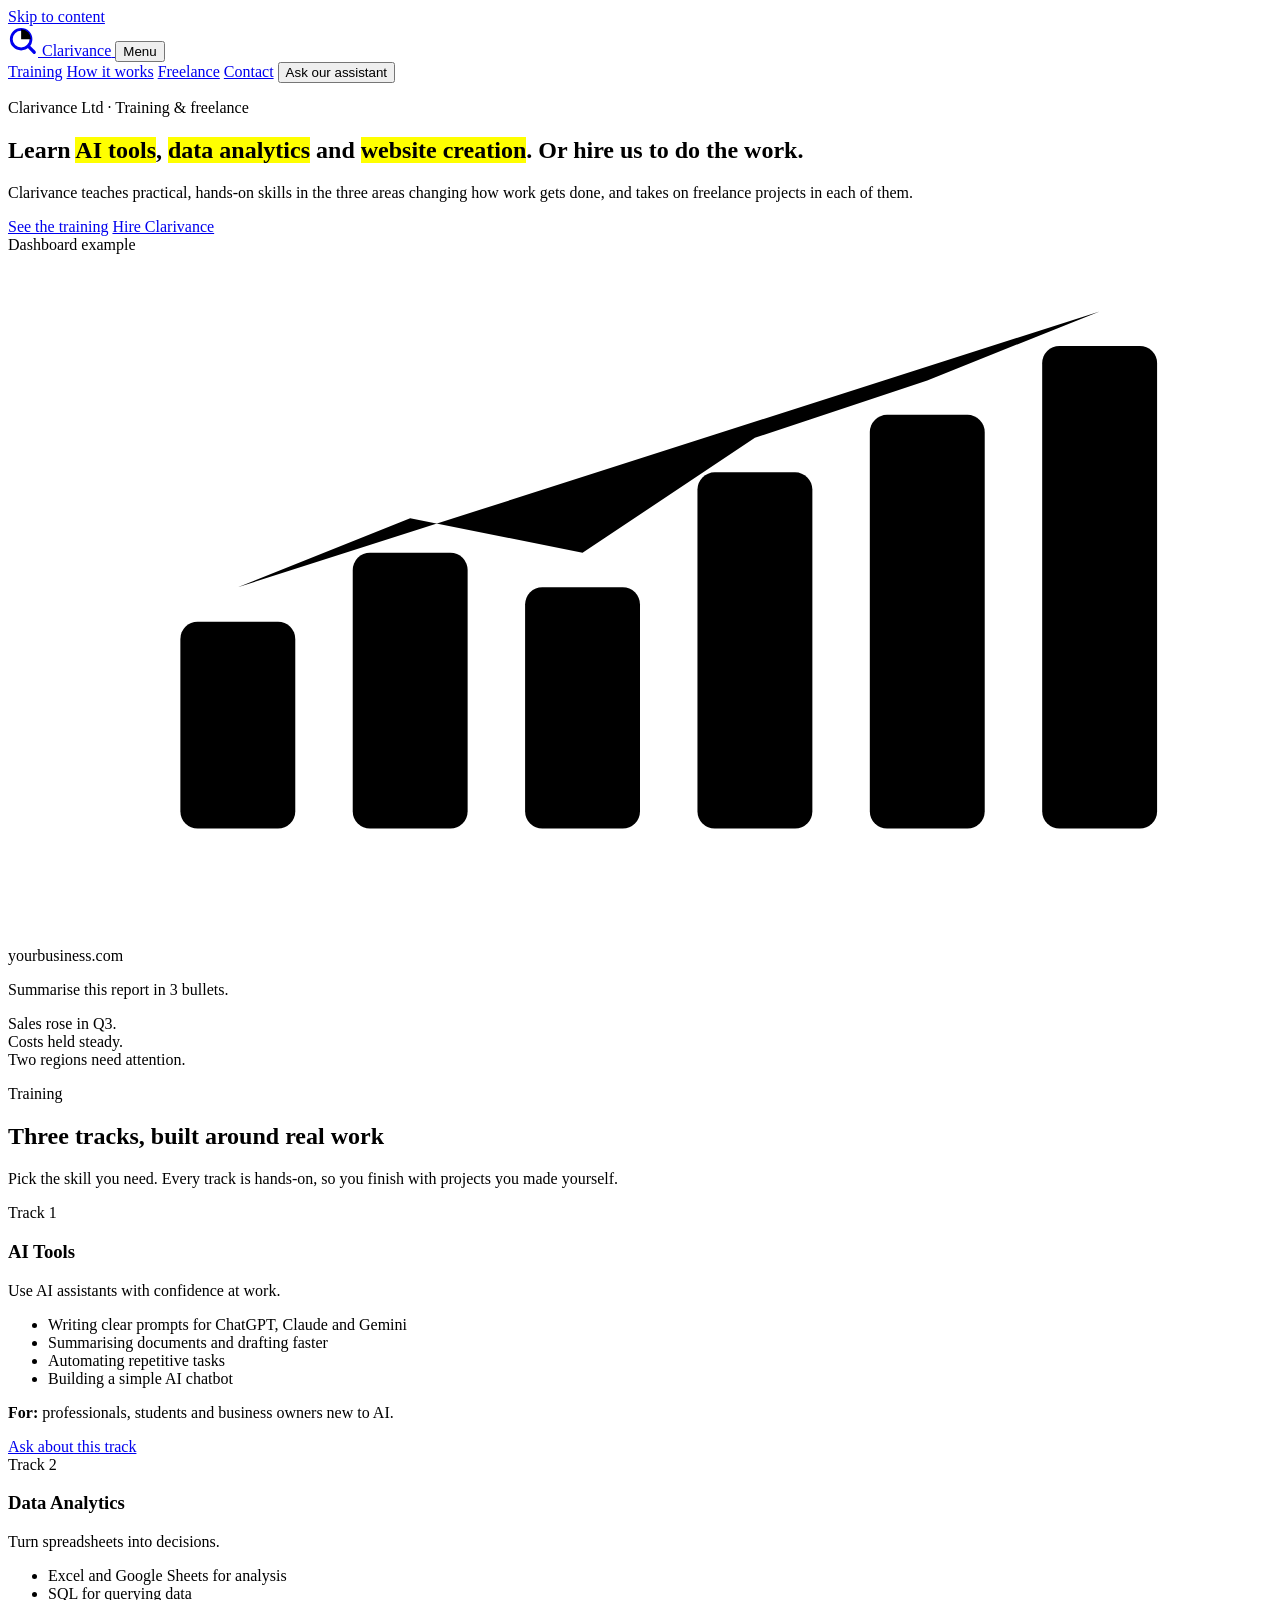
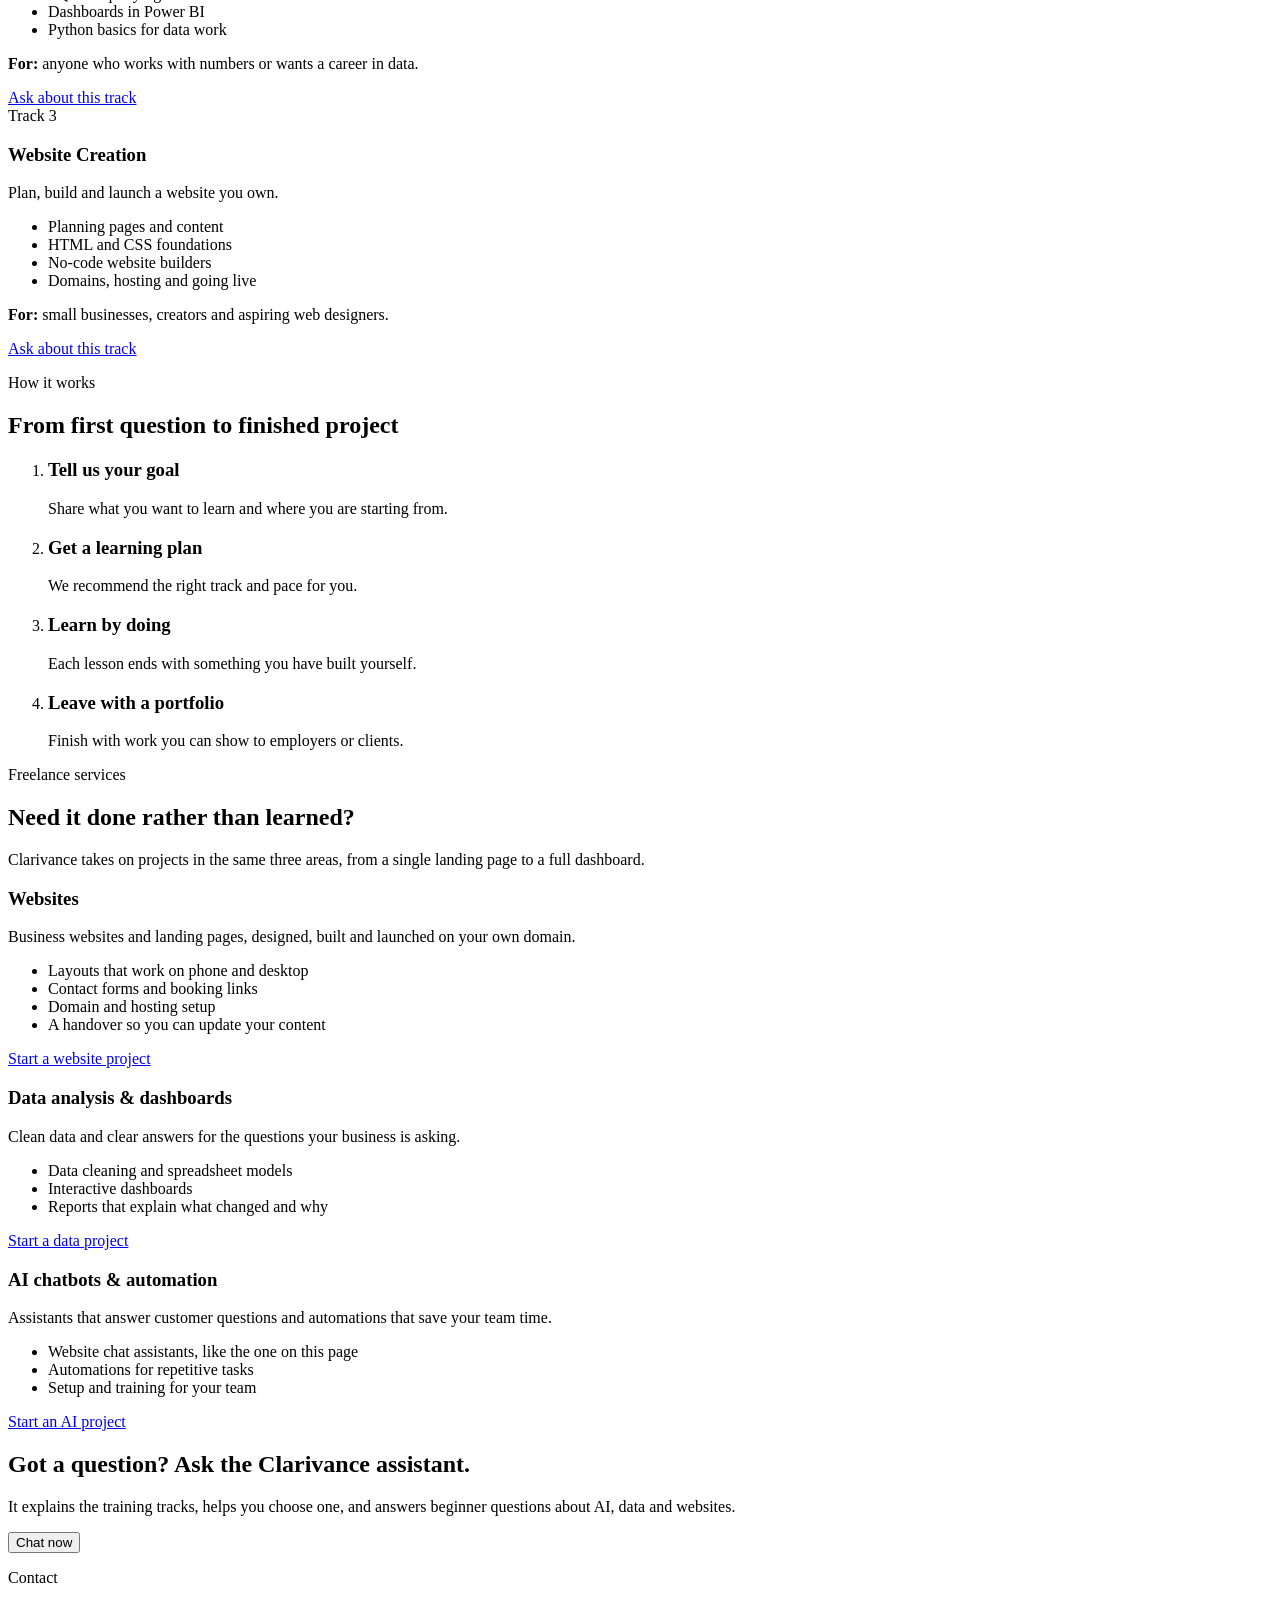
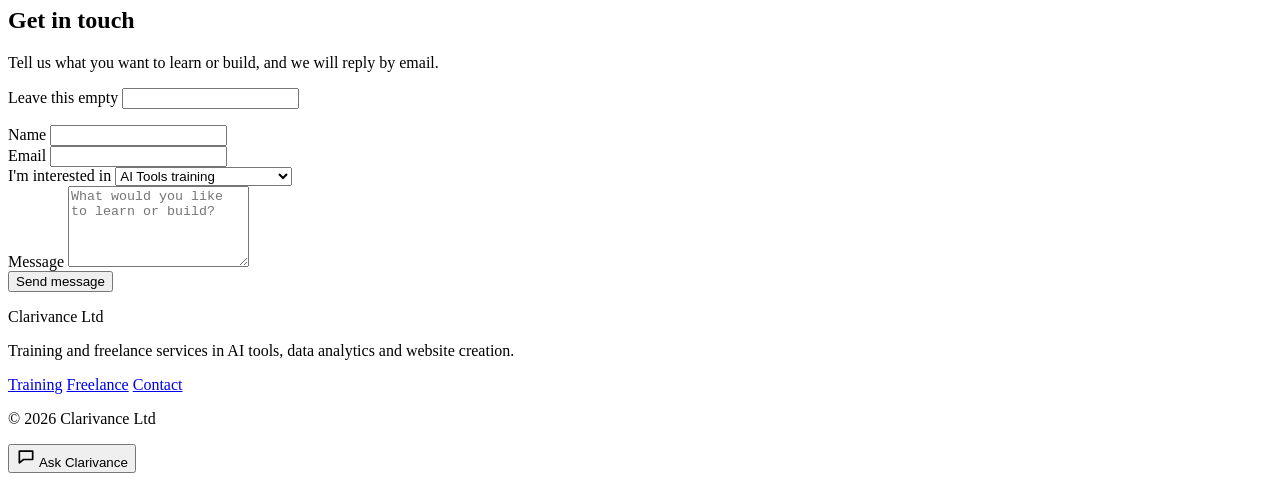
==== website/public/index.html @ 16d837ab "Add Clarivance Ltd company website with chat assistant A single-page site for Clarivance Ltd coverin" ====
<!doctype html>
<html lang="en">
<head>
<meta charset="utf-8">
<meta name="viewport" content="width=device-width, initial-scale=1, viewport-fit=cover">
<title>Clarivance Ltd | AI, Data Analytics and Website Training</title>
<meta name="description" content="Clarivance Ltd teaches AI tools, data analytics and website creation, and offers freelance websites, dashboards and AI chatbots.">
<meta property="og:title" content="Clarivance Ltd">
<meta property="og:description" content="Learn AI tools, data analytics and website creation, or hire Clarivance to do the work.">
<meta property="og:type" content="website">
<meta name="theme-color" content="#0b6b5d">
<link rel="icon" href="/assets/favicon.svg" type="image/svg+xml">
<link rel="preconnect" href="https://fonts.googleapis.com">
<link rel="preconnect" href="https://fonts.gstatic.com" crossorigin>
<link rel="stylesheet" href="https://fonts.googleapis.com/css2?family=Bricolage+Grotesque:opsz,wght@12..96,500;12..96,700;12..96,800&family=Atkinson+Hyperlegible:ital,wght@0,400;0,700;1,400&family=JetBrains+Mono:wght@400;500&display=swap">
<link rel="stylesheet" href="/assets/styles.css">
</head>
<body>

<a class="skip" href="#main">Skip to content</a>

<header class="site-header">
  <div class="wrap header-row">
    <a class="logo" href="#top" aria-label="Clarivance home">
      <svg viewBox="0 0 32 32" aria-hidden="true" width="30" height="30">
        <circle cx="14" cy="14" r="10.5" fill="none" stroke="currentColor" stroke-width="3"/>
        <path d="M14 3.5a10.5 10.5 0 0 1 10.5 10.5H14z" class="logo-fill"/>
        <path d="M21.5 21.5l6.5 6.5" stroke="currentColor" stroke-width="3.4" stroke-linecap="round"/>
      </svg>
      <span>Clarivance</span>
    </a>
    <button class="menu-btn" id="menuBtn" aria-expanded="false" aria-controls="nav">Menu</button>
    <nav id="nav" class="nav" aria-label="Main">
      <a href="#training">Training</a>
      <a href="#how">How it works</a>
      <a href="#services">Freelance</a>
      <a href="#contact">Contact</a>
      <button type="button" class="btn btn-small" data-open-chat>Ask our assistant</button>
    </nav>
  </div>
</header>

<main id="main">
  <section class="hero" id="top">
    <div class="wrap hero-grid">
      <div class="hero-copy">
        <p class="eyebrow">Clarivance Ltd &middot; Training &amp; freelance</p>
        <h1>Learn <mark>AI tools</mark>, <mark>data analytics</mark> and <mark>website creation</mark>. Or hire us to do the work.</h1>
        <p class="lede">Clarivance teaches practical, hands-on skills in the three areas changing how work gets done, and takes on freelance projects in each of them.</p>
        <div class="cta-row">
          <a class="btn" href="#training">See the training</a>
          <a class="btn btn-ghost" href="#services">Hire Clarivance</a>
        </div>
      </div>

      <div class="hero-art" aria-hidden="true">
        <div class="tile tile-data">
          <div class="tile-label">Dashboard <span>example</span></div>
          <svg viewBox="0 0 220 120" class="bars">
            <line x1="20" y1="100" x2="210" y2="100" class="axis"/>
            <rect x="30" y="64" width="20" height="36" rx="3"/>
            <rect x="60" y="52" width="20" height="48" rx="3"/>
            <rect x="90" y="58" width="20" height="42" rx="3"/>
            <rect x="120" y="38" width="20" height="62" rx="3"/>
            <rect x="150" y="28" width="20" height="72" rx="3" class="hi"/>
            <rect x="180" y="16" width="20" height="84" rx="3" class="hi"/>
            <polyline points="40,58 70,46 100,52 130,32 160,22 190,10" class="trend"/>
          </svg>
        </div>
        <div class="tile tile-web">
          <div class="browser-bar"><i></i><i></i><i></i><span>yourbusiness.com</span></div>
          <div class="browser-body">
            <b class="sk sk-title"></b>
            <b class="sk"></b><b class="sk sk-short"></b>
            <div class="sk-row"><b class="sk-box"></b><b class="sk-box"></b><b class="sk-box"></b></div>
          </div>
        </div>
        <div class="tile tile-ai">
          <p class="bubble you">Summarise this report in 3 bullets.</p>
          <p class="bubble ai">Sales rose in Q3.<br>Costs held steady.<br>Two regions need attention.</p>
        </div>
      </div>
    </div>
  </section>

  <section class="section" id="training">
    <div class="wrap">
      <div class="section-head">
        <p class="eyebrow">Training</p>
        <h2>Three tracks, built around real work</h2>
        <p>Pick the skill you need. Every track is hands-on, so you finish with projects you made yourself.</p>
      </div>
      <div class="cards">
        <article class="card">
          <div class="card-tag">Track 1</div>
          <h3>AI Tools</h3>
          <p class="card-sub">Use AI assistants with confidence at work.</p>
          <ul class="ticks">
            <li>Writing clear prompts for ChatGPT, Claude and Gemini</li>
            <li>Summarising documents and drafting faster</li>
            <li>Automating repetitive tasks</li>
            <li>Building a simple AI chatbot</li>
          </ul>
          <p class="for"><strong>For:</strong> professionals, students and business owners new to AI.</p>
          <a class="text-link" href="#contact" data-interest="AI Tools training">Ask about this track</a>
        </article>
        <article class="card">
          <div class="card-tag">Track 2</div>
          <h3>Data Analytics</h3>
          <p class="card-sub">Turn spreadsheets into decisions.</p>
          <ul class="ticks">
            <li>Excel and Google Sheets for analysis</li>
            <li>SQL for querying data</li>
            <li>Dashboards in Power BI</li>
            <li>Python basics for data work</li>
          </ul>
          <p class="for"><strong>For:</strong> anyone who works with numbers or wants a career in data.</p>
          <a class="text-link" href="#contact" data-interest="Data Analytics training">Ask about this track</a>
        </article>
        <article class="card">
          <div class="card-tag">Track 3</div>
          <h3>Website Creation</h3>
          <p class="card-sub">Plan, build and launch a website you own.</p>
          <ul class="ticks">
            <li>Planning pages and content</li>
            <li>HTML and CSS foundations</li>
            <li>No-code website builders</li>
            <li>Domains, hosting and going live</li>
          </ul>
          <p class="for"><strong>For:</strong> small businesses, creators and aspiring web designers.</p>
          <a class="text-link" href="#contact" data-interest="Website Creation training">Ask about this track</a>
        </article>
      </div>
    </div>
  </section>

  <section class="section section-alt" id="how">
    <div class="wrap">
      <div class="section-head">
        <p class="eyebrow">How it works</p>
        <h2>From first question to finished project</h2>
      </div>
      <ol class="steps">
        <li><h3>Tell us your goal</h3><p>Share what you want to learn and where you are starting from.</p></li>
        <li><h3>Get a learning plan</h3><p>We recommend the right track and pace for you.</p></li>
        <li><h3>Learn by doing</h3><p>Each lesson ends with something you have built yourself.</p></li>
        <li><h3>Leave with a portfolio</h3><p>Finish with work you can show to employers or clients.</p></li>
      </ol>
    </div>
  </section>

  <section class="section" id="services">
    <div class="wrap">
      <div class="section-head">
        <p class="eyebrow">Freelance services</p>
        <h2>Need it done rather than learned?</h2>
        <p>Clarivance takes on projects in the same three areas, from a single landing page to a full dashboard.</p>
      </div>
      <div class="services">
        <article class="service">
          <h3>Websites</h3>
          <p>Business websites and landing pages, designed, built and launched on your own domain.</p>
          <ul class="ticks">
            <li>Layouts that work on phone and desktop</li>
            <li>Contact forms and booking links</li>
            <li>Domain and hosting setup</li>
            <li>A handover so you can update your content</li>
          </ul>
          <a class="text-link" href="#contact" data-interest="Website project">Start a website project</a>
        </article>
        <article class="service">
          <h3>Data analysis &amp; dashboards</h3>
          <p>Clean data and clear answers for the questions your business is asking.</p>
          <ul class="ticks">
            <li>Data cleaning and spreadsheet models</li>
            <li>Interactive dashboards</li>
            <li>Reports that explain what changed and why</li>
          </ul>
          <a class="text-link" href="#contact" data-interest="Data or dashboard project">Start a data project</a>
        </article>
        <article class="service">
          <h3>AI chatbots &amp; automation</h3>
          <p>Assistants that answer customer questions and automations that save your team time.</p>
          <ul class="ticks">
            <li>Website chat assistants, like the one on this page</li>
            <li>Automations for repetitive tasks</li>
            <li>Setup and training for your team</li>
          </ul>
          <a class="text-link" href="#contact" data-interest="AI chatbot or automation">Start an AI project</a>
        </article>
      </div>
    </div>
  </section>

  <section class="band">
    <div class="wrap band-row">
      <div>
        <h2>Got a question? Ask the Clarivance assistant.</h2>
        <p>It explains the training tracks, helps you choose one, and answers beginner questions about AI, data and websites.</p>
      </div>
      <button type="button" class="btn btn-invert" data-open-chat>Chat now</button>
    </div>
  </section>

  <section class="section" id="contact">
    <div class="wrap contact-grid">
      <div class="section-head">
        <p class="eyebrow">Contact</p>
        <h2>Get in touch</h2>
        <p>Tell us what you want to learn or build, and we will reply by email.</p>
      </div>
      <form class="contact-form" id="contactForm" name="contact" method="POST" data-netlify="true" netlify-honeypot="bot-field">
        <input type="hidden" name="form-name" value="contact">
        <p class="hp"><label>Leave this empty <input name="bot-field" tabindex="-1" autocomplete="off"></label></p>
        <div class="field">
          <label for="cName">Name</label>
          <input id="cName" name="name" autocomplete="name" required>
        </div>
        <div class="field">
          <label for="cEmail">Email</label>
          <input id="cEmail" name="email" type="email" autocomplete="email" required>
        </div>
        <div class="field">
          <label for="cInterest">I'm interested in</label>
          <select id="cInterest" name="interest">
            <option>AI Tools training</option>
            <option>Data Analytics training</option>
            <option>Website Creation training</option>
            <option>Website project</option>
            <option>Data or dashboard project</option>
            <option>AI chatbot or automation</option>
            <option>Something else</option>
          </select>
        </div>
        <div class="field field-wide">
          <label for="cMessage">Message</label>
          <textarea id="cMessage" name="message" rows="5" required placeholder="What would you like to learn or build?"></textarea>
        </div>
        <div class="form-foot field-wide">
          <button class="btn" type="submit" id="cSubmit">Send message</button>
          <p class="form-status" id="cStatus" role="status" aria-live="polite"></p>
        </div>
      </form>
    </div>
  </section>
</main>

<footer class="site-footer">
  <div class="wrap footer-row">
    <div>
      <p class="footer-name">Clarivance Ltd</p>
      <p>Training and freelance services in AI tools, data analytics and website creation.</p>
    </div>
    <nav class="footer-nav" aria-label="Footer">
      <a href="#training">Training</a>
      <a href="#services">Freelance</a>
      <a href="#contact">Contact</a>
    </nav>
    <p class="copy">&copy; <span id="year">2026</span> Clarivance Ltd</p>
  </div>
</footer>

<!-- Chat assistant -->
<button type="button" class="chat-launch" id="chatLaunch" data-open-chat aria-controls="chatPanel" aria-expanded="false">
  <svg viewBox="0 0 24 24" aria-hidden="true" width="20" height="20"><path d="M4 5h16v10H9l-5 4z" fill="none" stroke="currentColor" stroke-width="2" stroke-linejoin="round"/></svg>
  <span>Ask Clarivance</span>
</button>

<section class="chat" id="chatPanel" aria-label="Clarivance assistant" hidden>
  <header class="chat-head">
    <div>
      <p class="chat-title">Clarivance assistant</p>
      <p class="chat-sub">Answers questions about our training and services</p>
    </div>
    <div class="chat-actions">
      <button type="button" class="icon-btn" id="chatReset" title="Start a new chat" aria-label="Start a new chat">
        <svg viewBox="0 0 24 24" width="18" height="18" aria-hidden="true"><path d="M4 12a8 8 0 1 0 2.3-5.6M4 4v4h4" fill="none" stroke="currentColor" stroke-width="2" stroke-linecap="round" stroke-linejoin="round"/></svg>
      </button>
      <button type="button" class="icon-btn" id="chatClose" title="Close" aria-label="Close chat">
        <svg viewBox="0 0 24 24" width="18" height="18" aria-hidden="true"><path d="M6 6l12 12M18 6L6 18" stroke="currentColor" stroke-width="2" stroke-linecap="round"/></svg>
      </button>
    </div>
  </header>
  <div class="chat-log" id="chatLog">
    <div class="msg bot"><div class="body"><p>Hi! I can help you choose a training track, explain our freelance services, or answer beginner questions about AI, data and websites. What would you like to know?</p></div></div>
    <div class="chips" id="chatChips">
      <button type="button">Which course is right for me?</button>
      <button type="button">Can you build a website for my business?</button>
      <button type="button">What will I learn in Data Analytics?</button>
    </div>
  </div>
  <form class="chat-form" id="chatForm">
    <label for="chatBox" class="sr-only">Your message</label>
    <textarea id="chatBox" rows="1" placeholder="Type your question..." autocomplete="off"></textarea>
    <button type="submit" class="btn btn-small" id="chatSend">Send</button>
  </form>
</section>

<script src="/assets/site.js" defer></script>
</body>
</html>
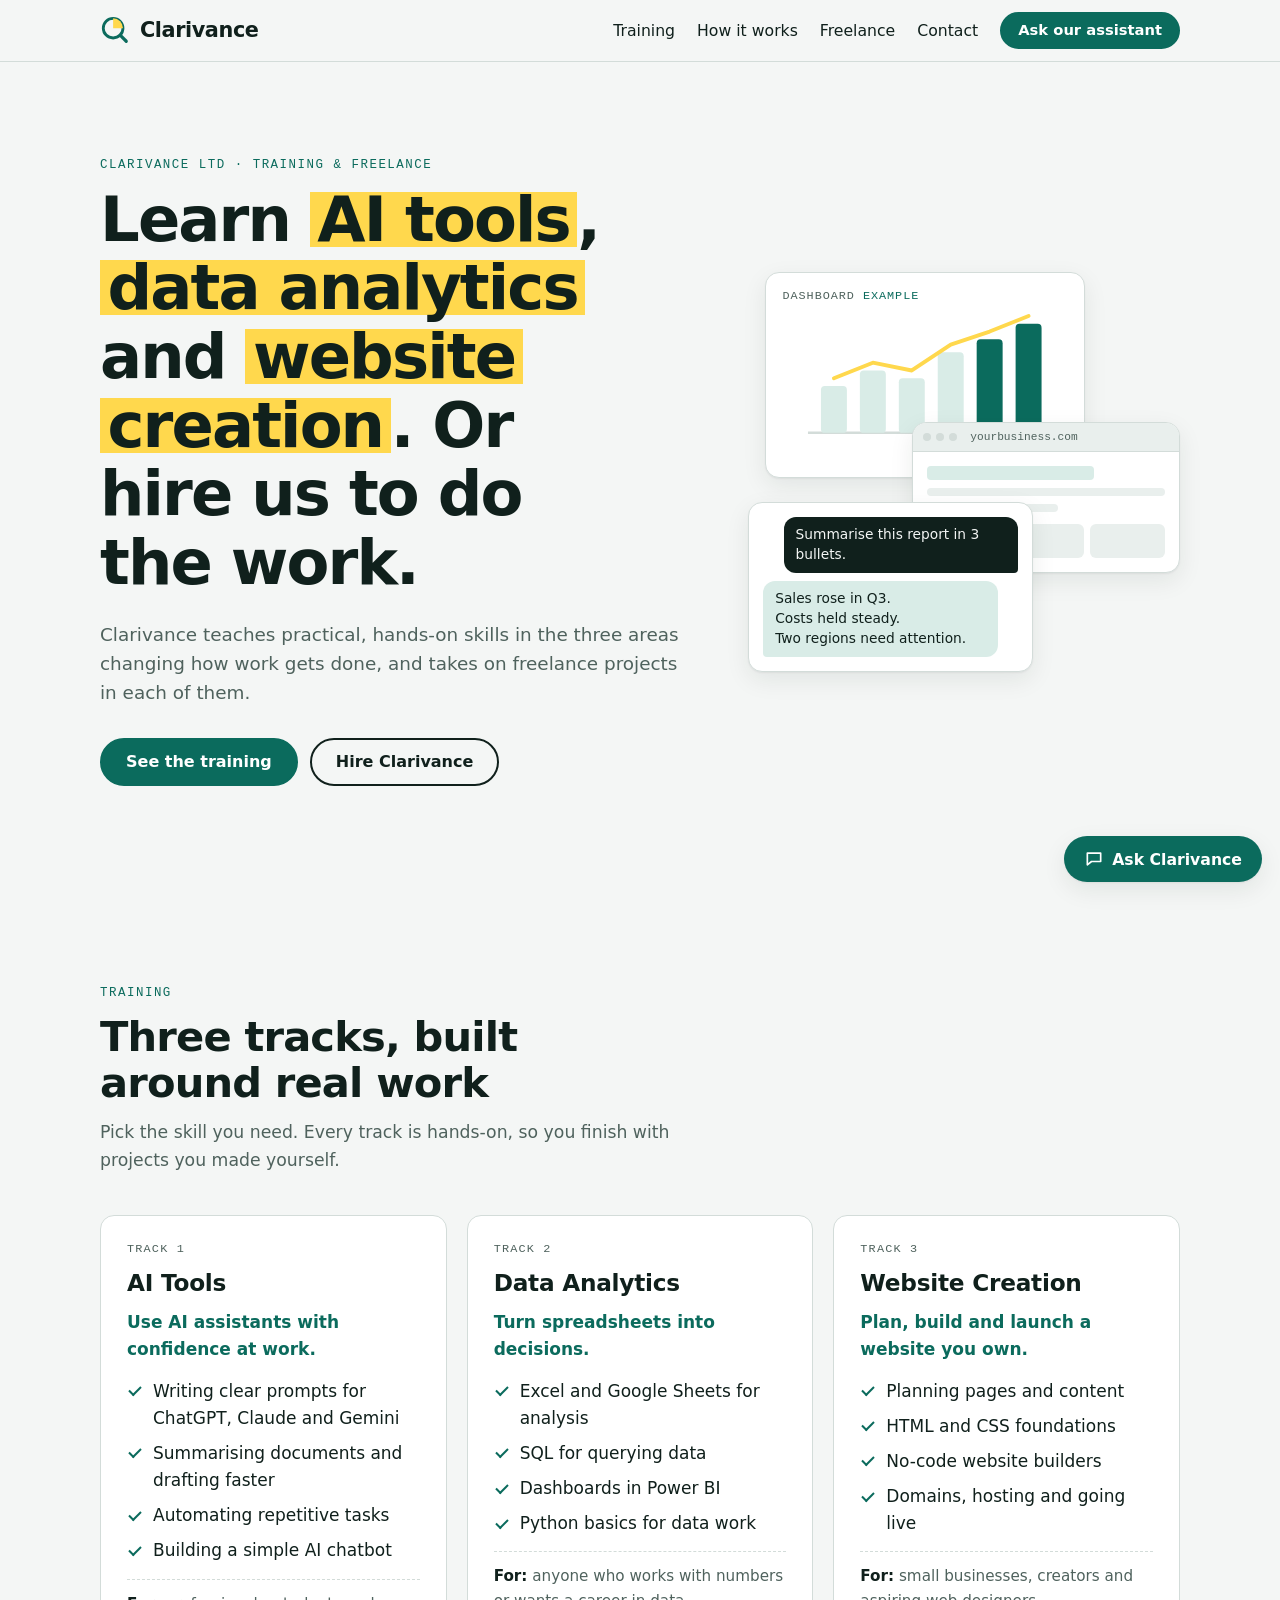
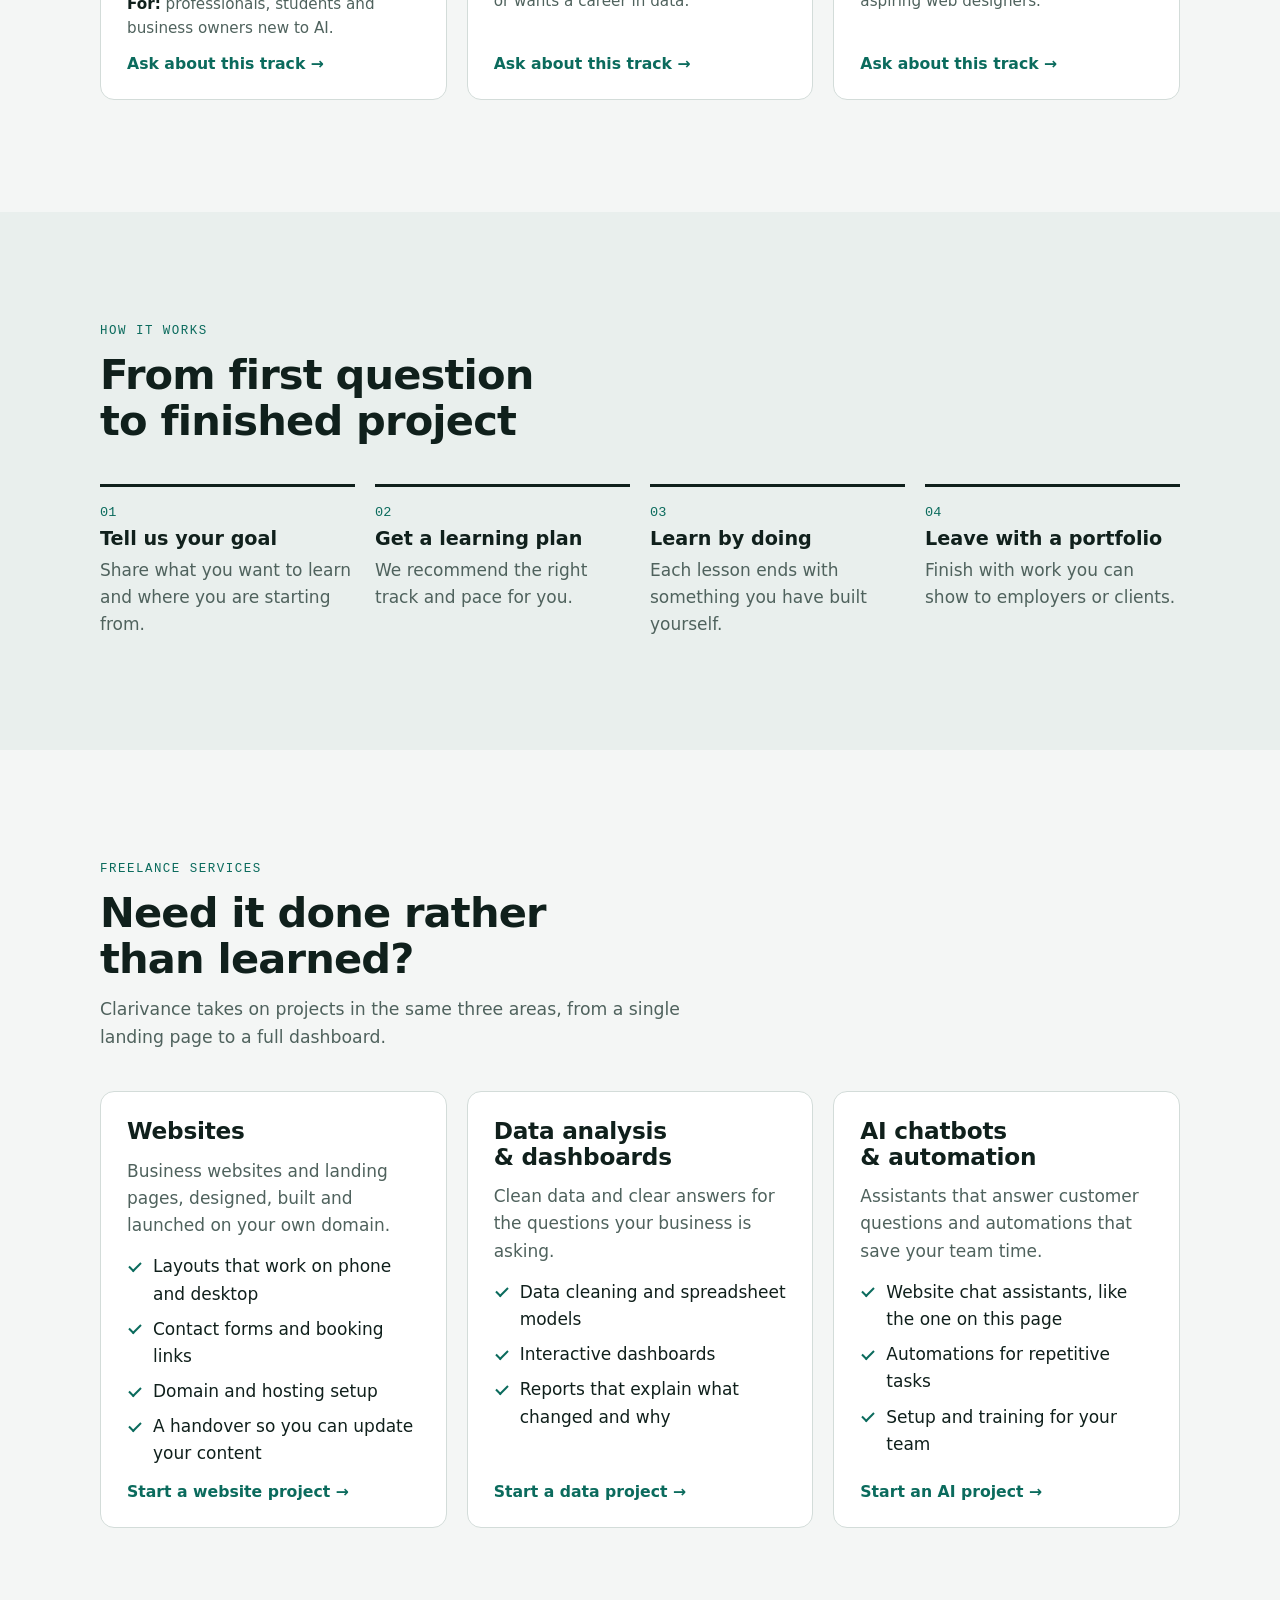
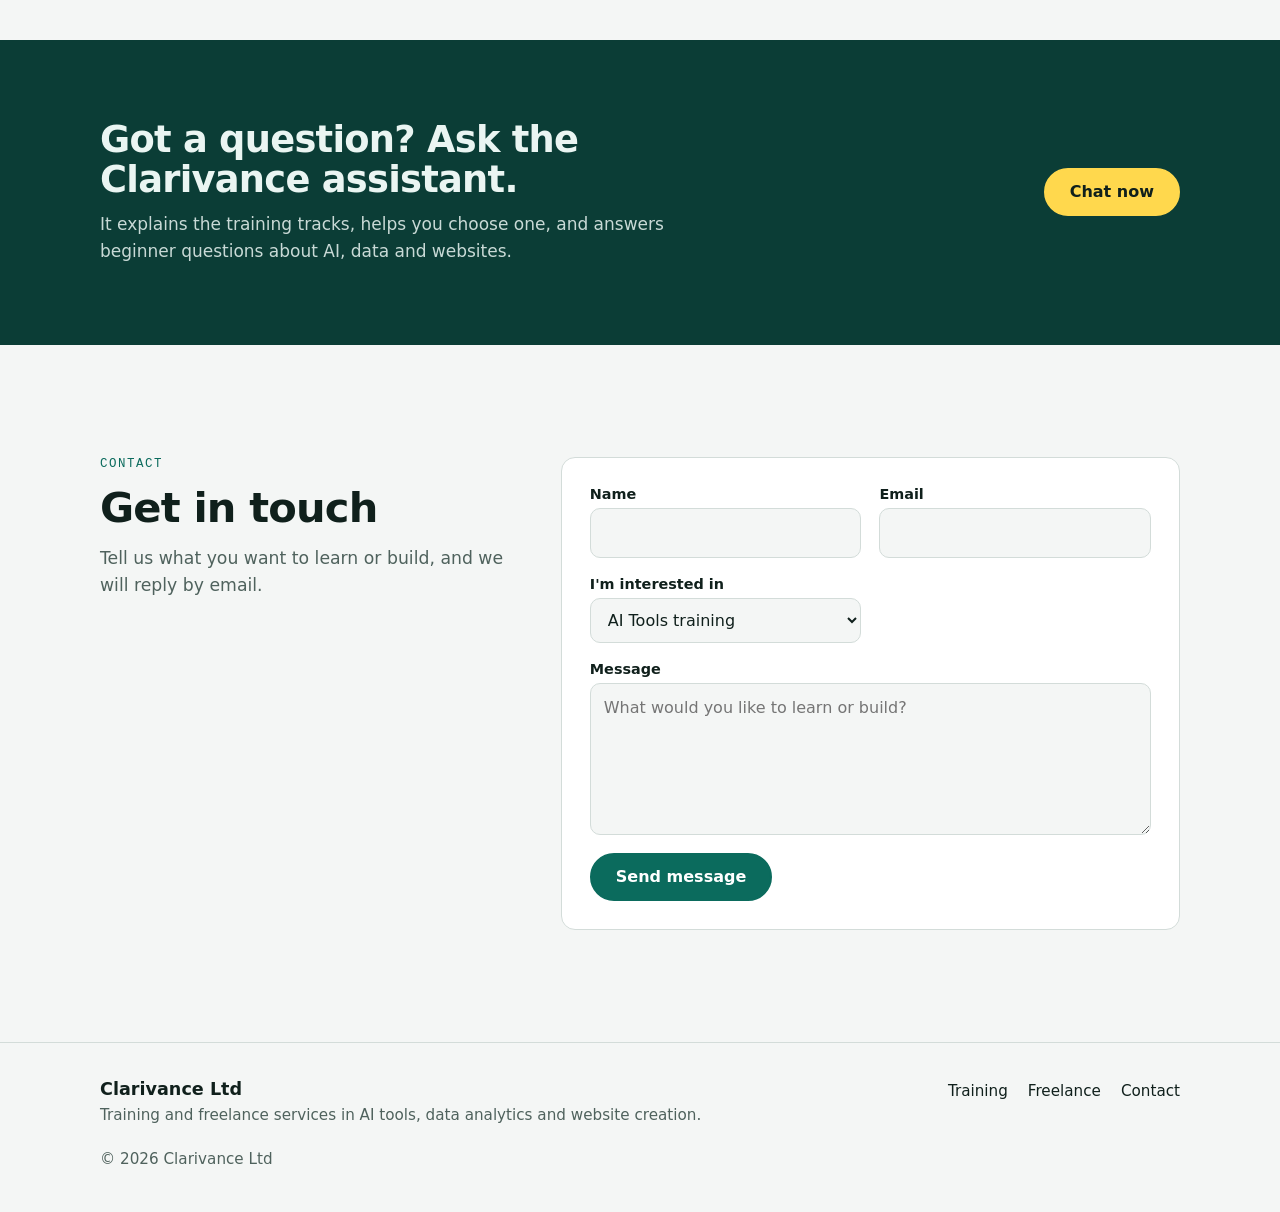
==== commit 79de4b39: "Host the website on GitHub Pages with Netlify-powered chat and form Publishes website/public to GitH" ====
--- a/website/public/index.html
+++ b/website/public/index.html
@@ -9,11 +9,11 @@
 <meta property="og:description" content="Learn AI tools, data analytics and website creation, or hire Clarivance to do the work.">
 <meta property="og:type" content="website">
 <meta name="theme-color" content="#0b6b5d">
-<link rel="icon" href="/assets/favicon.svg" type="image/svg+xml">
+<link rel="icon" href="assets/favicon.svg" type="image/svg+xml">
 <link rel="preconnect" href="https://fonts.googleapis.com">
 <link rel="preconnect" href="https://fonts.gstatic.com" crossorigin>
 <link rel="stylesheet" href="https://fonts.googleapis.com/css2?family=Bricolage+Grotesque:opsz,wght@12..96,500;12..96,700;12..96,800&family=Atkinson+Hyperlegible:ital,wght@0,400;0,700;1,400&family=JetBrains+Mono:wght@400;500&display=swap">
-<link rel="stylesheet" href="/assets/styles.css">
+<link rel="stylesheet" href="assets/styles.css">
 </head>
 <body>
 
@@ -296,6 +296,6 @@
   </form>
 </section>
 
-<script src="/assets/site.js" defer></script>
+<script src="assets/site.js" defer></script>
 </body>
 </html>
--- a/website/public/assets/styles.css
+++ b/website/public/assets/styles.css
@@ -0,0 +1,285 @@
+/* Clarivance Ltd
+   Layout: single page, sticky header, alternating full-width bands with a centred 1120px column.
+   Look: classroom clarity. Deep teal ink with a highlighter-yellow accent marking the key words. */
+:root {
+  --paper: #f4f6f5;
+  --surface: #ffffff;
+  --alt: #e9efed;
+  --ink: #10201c;
+  --muted: #4f625d;
+  --line: #d3dcd9;
+  --brand: #0b6b5d;
+  --brand-ink: #ffffff;
+  --brand-soft: #d9ece7;
+  --marker: #ffd84d;
+  --marker-ink: #10201c;
+  --band: #0b3d36;
+  --band-ink: #eaf5f2;
+  --ok: #17784a;
+  --err: #a2361c;
+  --shadow: 0 1px 2px rgba(16, 32, 28, .06), 0 8px 24px rgba(16, 32, 28, .08);
+
+  --font-display: "Bricolage Grotesque", "Segoe UI", system-ui, sans-serif;
+  --font-body: "Atkinson Hyperlegible", "Segoe UI", system-ui, sans-serif;
+  --font-mono: "JetBrains Mono", ui-monospace, Menlo, Consolas, monospace;
+  --radius: 14px;
+  color-scheme: light;
+}
+@media (prefers-color-scheme: dark) {
+  :root {
+    --paper: #0c1513; --surface: #13201d; --alt: #101b18; --ink: #e3eeea; --muted: #97aba5;
+    --line: #243631; --brand: #43c2aa; --brand-ink: #03201b; --brand-soft: #173a33;
+    --marker: #e8c63e; --marker-ink: #10201c; --band: #0f2d28; --band-ink: #e3f2ee;
+    --ok: #5fd39a; --err: #ff9a7a;
+    --shadow: 0 1px 2px rgba(0, 0, 0, .3), 0 10px 28px rgba(0, 0, 0, .35);
+    color-scheme: dark;
+  }
+}
+
+*, *::before, *::after { box-sizing: border-box; }
+html { scroll-behavior: smooth; scroll-padding-top: 76px; }
+@media (prefers-reduced-motion: reduce) { html { scroll-behavior: auto; } }
+body {
+  margin: 0; background: var(--paper); color: var(--ink);
+  font: 17px/1.6 var(--font-body);
+  -webkit-font-smoothing: antialiased;
+}
+img, svg { max-width: 100%; }
+[hidden] { display: none !important; }
+a { color: var(--brand); }
+h1, h2, h3 { font-family: var(--font-display); line-height: 1.1; text-wrap: balance; margin: 0; }
+p { margin: 0; }
+:focus-visible { outline: 2px solid var(--brand); outline-offset: 3px; border-radius: 4px; }
+.sr-only, .hp { position: absolute; width: 1px; height: 1px; overflow: hidden; clip: rect(0 0 0 0); white-space: nowrap; }
+.skip { position: absolute; left: 12px; top: -60px; background: var(--brand); color: var(--brand-ink); padding: 8px 14px; border-radius: 8px; z-index: 100; }
+.skip:focus { top: 12px; }
+
+.wrap {
+  width: 100%; max-width: 1120px; margin: 0 auto;
+  padding-left: max(20px, env(safe-area-inset-left, 0px));
+  padding-right: max(20px, env(safe-area-inset-right, 0px));
+}
+
+/* Buttons */
+.btn {
+  display: inline-flex; align-items: center; justify-content: center; gap: 8px;
+  font: 700 1rem/1 var(--font-display); text-decoration: none; cursor: pointer;
+  background: var(--brand); color: var(--brand-ink); border: 2px solid var(--brand);
+  border-radius: 999px; padding: 14px 24px; transition: transform .15s ease, box-shadow .15s ease;
+}
+.btn:hover { transform: translateY(-1px); box-shadow: var(--shadow); }
+.btn-ghost { background: transparent; color: var(--ink); border-color: var(--ink); }
+.btn-small { padding: 9px 16px; font-size: .92rem; }
+.btn-invert { background: var(--marker); color: var(--marker-ink); border-color: var(--marker); }
+.btn:disabled { opacity: .55; cursor: default; transform: none; box-shadow: none; }
+.text-link { font: 700 .98rem var(--font-display); color: var(--brand); text-decoration: none; margin-top: auto; }
+.text-link::after { content: " \2192"; }
+.text-link:hover { text-decoration: underline; text-underline-offset: 4px; }
+
+/* Header */
+.site-header {
+  position: sticky; top: 0; z-index: 20;
+  background: color-mix(in srgb, var(--paper) 88%, transparent);
+  backdrop-filter: blur(10px); border-bottom: 1px solid var(--line);
+  padding-top: env(safe-area-inset-top, 0px);
+}
+.header-row { display: flex; align-items: center; gap: 16px; padding-block: 12px; }
+.logo { display: flex; align-items: center; gap: 10px; color: var(--ink); text-decoration: none; font: 800 1.3rem var(--font-display); letter-spacing: -.02em; margin-right: auto; }
+.logo svg { color: var(--brand); flex: none; }
+.logo-fill { fill: var(--marker); }
+.nav { display: flex; align-items: center; gap: 22px; }
+.nav a { color: var(--ink); text-decoration: none; font: 500 .98rem var(--font-display); }
+.nav a:hover { color: var(--brand); }
+.menu-btn { display: none; font: 700 .92rem var(--font-display); background: none; color: var(--ink); border: 1.5px solid var(--line); border-radius: 999px; padding: 8px 14px; cursor: pointer; }
+@media (max-width: 820px) {
+  .menu-btn { display: inline-block; }
+  .nav {
+    display: none; position: absolute; left: 0; right: 0; top: 100%;
+    flex-direction: column; align-items: stretch; gap: 0;
+    background: var(--surface); border-bottom: 1px solid var(--line); box-shadow: var(--shadow);
+    padding: 8px max(20px, env(safe-area-inset-right, 0px)) 16px max(20px, env(safe-area-inset-left, 0px));
+  }
+  .nav.open { display: flex; }
+  .nav a { padding: 12px 0; border-bottom: 1px solid var(--line); }
+  .nav .btn { margin-top: 12px; }
+}
+
+/* Hero */
+.hero { padding-block: clamp(48px, 8vw, 96px) clamp(48px, 7vw, 88px); overflow: hidden; }
+.hero-grid { display: grid; grid-template-columns: 1.15fr .85fr; gap: clamp(32px, 5vw, 64px); align-items: center; }
+.eyebrow { font: 500 .78rem var(--font-mono); text-transform: uppercase; letter-spacing: .12em; color: var(--brand); margin-bottom: 14px; }
+.hero h1 { font-size: clamp(2.2rem, 5.2vw, 3.9rem); font-weight: 800; letter-spacing: -.03em; }
+mark {
+  color: var(--marker-ink); background: linear-gradient(transparent 12%, var(--marker) 12%, var(--marker) 88%, transparent 88%);
+  padding: 0 .12em; border-radius: 3px; box-decoration-break: clone; -webkit-box-decoration-break: clone;
+}
+.lede { font-size: 1.15rem; color: var(--muted); max-width: 56ch; margin-top: 22px; }
+.cta-row { display: flex; flex-wrap: wrap; gap: 12px; margin-top: 30px; }
+
+.hero-art { position: relative; min-height: 400px; }
+.tile { position: absolute; background: var(--surface); border: 1px solid var(--line); border-radius: var(--radius); box-shadow: var(--shadow); }
+.tile-data { top: 0; left: 4%; width: 74%; padding: 16px 16px 10px; }
+.tile-label { font: 500 .74rem var(--font-mono); color: var(--muted); text-transform: uppercase; letter-spacing: .08em; }
+.tile-label span { color: var(--brand); }
+.bars rect { fill: var(--brand-soft); }
+.bars rect.hi { fill: var(--brand); }
+.bars .axis { stroke: var(--line); stroke-width: 2; }
+.bars .trend { fill: none; stroke: var(--marker); stroke-width: 3; stroke-linecap: round; stroke-linejoin: round; }
+.tile-web { top: 150px; right: 0; width: 62%; overflow: hidden; }
+.browser-bar { display: flex; align-items: center; gap: 5px; padding: 8px 10px; border-bottom: 1px solid var(--line); background: var(--alt); }
+.browser-bar i { width: 8px; height: 8px; border-radius: 50%; background: var(--line); }
+.browser-bar span { font: .7rem var(--font-mono); color: var(--muted); margin-left: 8px; }
+.browser-body { padding: 14px; display: flex; flex-direction: column; gap: 8px; }
+.sk { display: block; height: 8px; border-radius: 4px; background: var(--alt); }
+.sk-title { height: 14px; width: 70%; background: var(--brand-soft); }
+.sk-short { width: 55%; }
+.sk-row { display: grid; grid-template-columns: repeat(3, 1fr); gap: 6px; margin-top: 4px; }
+.sk-box { display: block; height: 34px; border-radius: 6px; background: var(--alt); }
+.tile-ai { bottom: 0; left: 0; width: 66%; padding: 14px; display: flex; flex-direction: column; gap: 8px; }
+.bubble { font-size: .86rem; line-height: 1.45; padding: 8px 12px; border-radius: 12px; max-width: 92%; }
+.bubble.you { align-self: flex-end; background: var(--ink); color: var(--paper); border-bottom-right-radius: 4px; }
+.bubble.ai { background: var(--brand-soft); color: var(--ink); border-bottom-left-radius: 4px; }
+@media (prefers-reduced-motion: no-preference) {
+  .tile { animation: float-in .6s cubic-bezier(.2, .7, .2, 1) both; }
+  .tile-web { animation-delay: .12s; }
+  .tile-ai { animation-delay: .24s; }
+  @keyframes float-in { from { transform: translateY(14px); } to { transform: none; } }
+}
+@media (max-width: 900px) {
+  .hero-grid { grid-template-columns: 1fr; }
+  .hero-art { min-height: 360px; max-width: 520px; width: 100%; }
+}
+@media (max-width: 480px) {
+  .hero-art { min-height: 330px; }
+  .tile-data { width: 88%; left: 0; }
+  .tile-web { width: 70%; top: 140px; }
+  .tile-ai { width: 82%; }
+}
+
+/* Sections */
+.section { padding-block: clamp(64px, 9vw, 112px); }
+.section-alt { background: var(--alt); }
+.section-head { max-width: 640px; margin-bottom: 40px; }
+.section-head h2 { font-size: clamp(1.8rem, 3.6vw, 2.6rem); font-weight: 800; letter-spacing: -.02em; }
+.section-head p:not(.eyebrow) { color: var(--muted); margin-top: 14px; font-size: 1.08rem; }
+
+.cards, .services { display: grid; grid-template-columns: repeat(3, 1fr); gap: 20px; }
+@media (max-width: 900px) { .cards, .services { grid-template-columns: 1fr; } }
+.card, .service {
+  background: var(--surface); border: 1px solid var(--line); border-radius: var(--radius);
+  padding: 26px; display: flex; flex-direction: column; gap: 14px; min-width: 0;
+}
+.card-tag { font: 500 .74rem var(--font-mono); text-transform: uppercase; letter-spacing: .1em; color: var(--muted); }
+.card h3, .service h3 { font-size: 1.45rem; font-weight: 700; letter-spacing: -.01em; }
+.card-sub { color: var(--brand); font-weight: 700; }
+.service > p { color: var(--muted); }
+.ticks { list-style: none; padding: 0; margin: 0; display: flex; flex-direction: column; gap: 8px; }
+.ticks li { position: relative; padding-left: 26px; }
+.ticks li::before {
+  content: ""; position: absolute; left: 2px; top: .5em; width: 12px; height: 7px;
+  border-left: 2.5px solid var(--brand); border-bottom: 2.5px solid var(--brand); transform: rotate(-45deg);
+}
+.for { color: var(--muted); font-size: .95rem; border-top: 1px dashed var(--line); padding-top: 12px; }
+.for strong { color: var(--ink); }
+
+.steps { list-style: none; padding: 0; margin: 0; display: grid; grid-template-columns: repeat(4, 1fr); gap: 20px; counter-reset: step; }
+@media (max-width: 900px) { .steps { grid-template-columns: repeat(2, 1fr); } }
+@media (max-width: 520px) { .steps { grid-template-columns: 1fr; } }
+.steps li { counter-increment: step; display: flex; flex-direction: column; gap: 8px; padding-top: 18px; border-top: 3px solid var(--ink); }
+.steps li::before { content: counter(step, decimal-leading-zero); font: 500 .85rem var(--font-mono); color: var(--brand); }
+.steps h3 { font-size: 1.2rem; }
+.steps p { color: var(--muted); }
+
+.band { background: var(--band); color: var(--band-ink); padding-block: clamp(48px, 7vw, 80px); }
+.band-row { display: flex; flex-wrap: wrap; align-items: center; justify-content: space-between; gap: 24px; }
+.band h2 { font-size: clamp(1.6rem, 3.2vw, 2.3rem); font-weight: 800; letter-spacing: -.02em; max-width: 22ch; }
+.band p { margin-top: 10px; max-width: 58ch; opacity: .85; }
+
+/* Contact */
+.contact-grid { display: grid; grid-template-columns: .8fr 1.2fr; gap: 48px; align-items: start; }
+@media (max-width: 900px) { .contact-grid { grid-template-columns: 1fr; gap: 8px; } }
+.contact-form {
+  display: grid; grid-template-columns: 1fr 1fr; gap: 18px;
+  background: var(--surface); border: 1px solid var(--line); border-radius: var(--radius); padding: 28px;
+}
+@media (max-width: 560px) { .contact-form { grid-template-columns: 1fr; padding: 20px; } }
+.field { display: flex; flex-direction: column; gap: 6px; min-width: 0; }
+.field-wide { grid-column: 1 / -1; }
+.field label { font: 700 .9rem var(--font-display); }
+.field input, .field select, .field textarea {
+  font: inherit; font-size: 1rem; color: var(--ink); background: var(--paper);
+  border: 1.5px solid var(--line); border-radius: 10px; padding: 11px 13px; width: 100%;
+}
+.field textarea { resize: vertical; min-height: 120px; }
+.field input:focus, .field select:focus, .field textarea:focus { border-color: var(--brand); outline: none; box-shadow: 0 0 0 3px var(--brand-soft); }
+.form-foot { display: flex; flex-wrap: wrap; align-items: center; gap: 16px; }
+.form-status { font-weight: 700; }
+.form-status.ok { color: var(--ok); }
+.form-status.err { color: var(--err); }
+
+/* Footer */
+.site-footer { border-top: 1px solid var(--line); padding-block: 36px calc(36px + env(safe-area-inset-bottom, 0px)); color: var(--muted); font-size: .95rem; }
+.footer-row { display: flex; flex-wrap: wrap; gap: 20px 40px; align-items: flex-start; justify-content: space-between; }
+.footer-name { font: 800 1.1rem var(--font-display); color: var(--ink); margin-bottom: 4px; }
+.footer-nav { display: flex; gap: 20px; }
+.footer-nav a { color: var(--ink); text-decoration: none; }
+.footer-nav a:hover { color: var(--brand); }
+
+/* Chat assistant */
+.chat-launch {
+  position: fixed; z-index: 40;
+  right: max(18px, env(safe-area-inset-right, 0px)); bottom: max(18px, env(safe-area-inset-bottom, 0px));
+  display: inline-flex; align-items: center; gap: 8px;
+  font: 700 .98rem var(--font-display); background: var(--brand); color: var(--brand-ink);
+  border: 0; border-radius: 999px; padding: 13px 20px; cursor: pointer; box-shadow: var(--shadow);
+}
+.chat-launch:hover { transform: translateY(-1px); }
+.chat {
+  position: fixed; z-index: 50;
+  right: max(18px, env(safe-area-inset-right, 0px)); bottom: max(18px, env(safe-area-inset-bottom, 0px));
+  width: min(400px, calc(100vw - 36px)); height: min(620px, calc(100dvh - 120px));
+  display: flex; flex-direction: column; overflow: hidden;
+  background: var(--surface); border: 1px solid var(--line); border-radius: 18px; box-shadow: 0 18px 60px rgba(0, 0, 0, .25);
+}
+@media (max-width: 560px) {
+  .chat {
+    left: 0; right: 0; bottom: 0; width: 100%; height: 86dvh; border-radius: 18px 18px 0 0;
+    padding-bottom: env(safe-area-inset-bottom, 0px);
+  }
+}
+.chat-head { display: flex; align-items: center; gap: 10px; padding: 14px 14px 14px 18px; background: var(--band); color: var(--band-ink); }
+.chat-head > div:first-child { margin-right: auto; min-width: 0; }
+.chat-title { font: 700 1.05rem var(--font-display); }
+.chat-sub { font-size: .8rem; opacity: .8; }
+.chat-actions { display: flex; gap: 4px; }
+.icon-btn { display: grid; place-items: center; width: 36px; height: 36px; border-radius: 50%; background: transparent; color: inherit; border: 0; cursor: pointer; }
+.icon-btn:hover { background: rgba(255, 255, 255, .12); }
+.chat-log { flex: 1; overflow-y: auto; padding: 16px; display: flex; flex-direction: column; gap: 12px; }
+.msg { display: flex; min-width: 0; }
+.msg .body { max-width: 88%; padding: 10px 14px; border-radius: 14px; font-size: .95rem; line-height: 1.5; overflow-wrap: anywhere; min-width: 0; }
+.msg.bot .body { background: var(--alt); border-bottom-left-radius: 4px; }
+.msg.user { justify-content: flex-end; }
+.msg.user .body { background: var(--brand); color: var(--brand-ink); border-bottom-right-radius: 4px; white-space: pre-wrap; }
+.body p, .body ul, .body ol { margin: 0 0 .55em; }
+.body > :last-child { margin-bottom: 0; }
+.body ul, .body ol { padding-left: 1.2em; }
+.body h4 { font: 700 1rem var(--font-display); margin: .6em 0 .3em; }
+.body code { font: .85em var(--font-mono); background: var(--brand-soft); padding: 1px 4px; border-radius: 4px; }
+.body pre { background: var(--brand-soft); padding: 10px; border-radius: 8px; overflow-x: auto; }
+.body pre code { background: none; padding: 0; }
+.thinking { color: var(--muted); font-style: italic; }
+.note { color: var(--err); font-size: .88rem; }
+.chips { display: flex; flex-wrap: wrap; gap: 8px; }
+.chips button {
+  font: 500 .86rem var(--font-body); color: var(--brand); background: var(--surface);
+  border: 1.5px solid var(--brand); border-radius: 999px; padding: 7px 12px; cursor: pointer; text-align: left;
+}
+.chips button:hover { background: var(--brand-soft); }
+.chat-form { display: flex; gap: 8px; align-items: flex-end; padding: 12px; border-top: 1px solid var(--line); }
+.chat-form textarea {
+  flex: 1; min-width: 0; resize: none; font: inherit; font-size: 16px; color: var(--ink);
+  background: var(--paper); border: 1.5px solid var(--line); border-radius: 12px; padding: 10px 12px; max-height: 140px;
+}
+.chat-form textarea:focus { border-color: var(--brand); outline: none; }
+body.chat-open .chat-launch { display: none; }
+@media (max-width: 560px) { .chat-launch { padding: 11px 16px; font-size: .92rem; } }
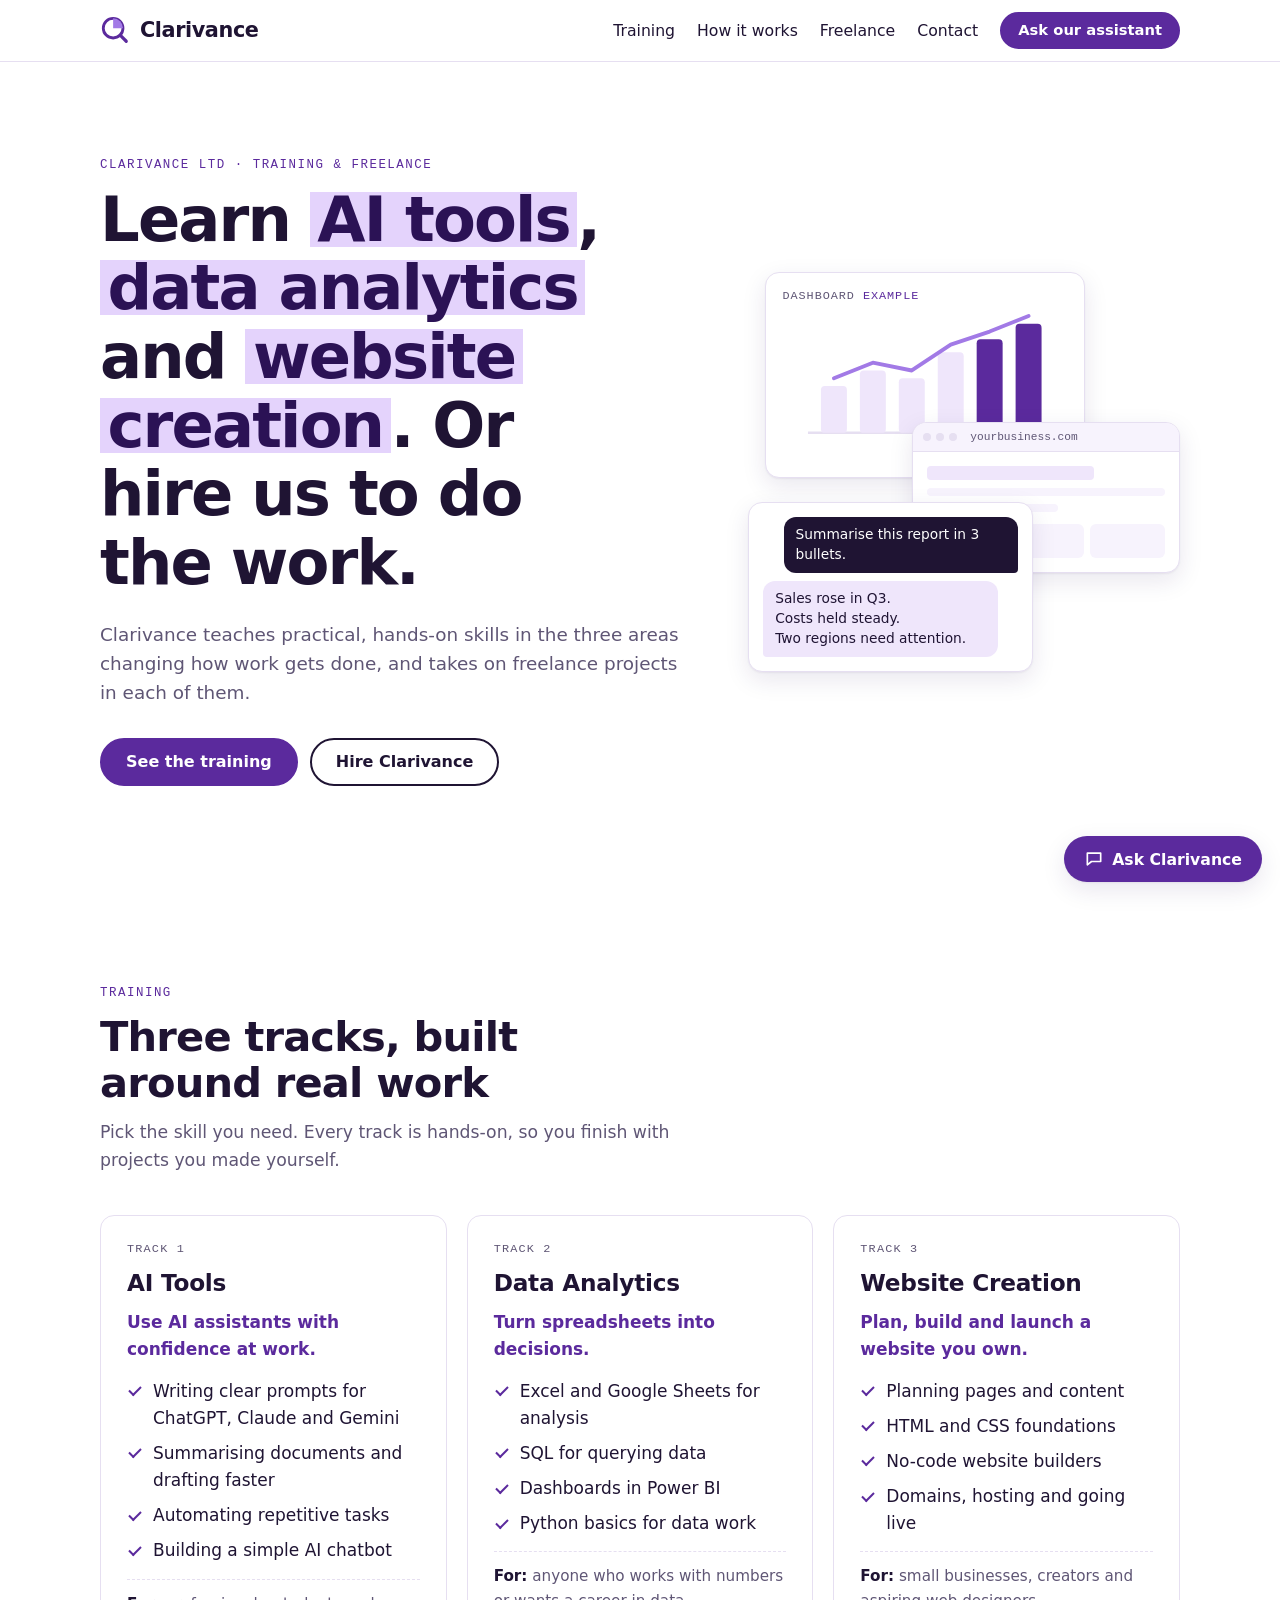
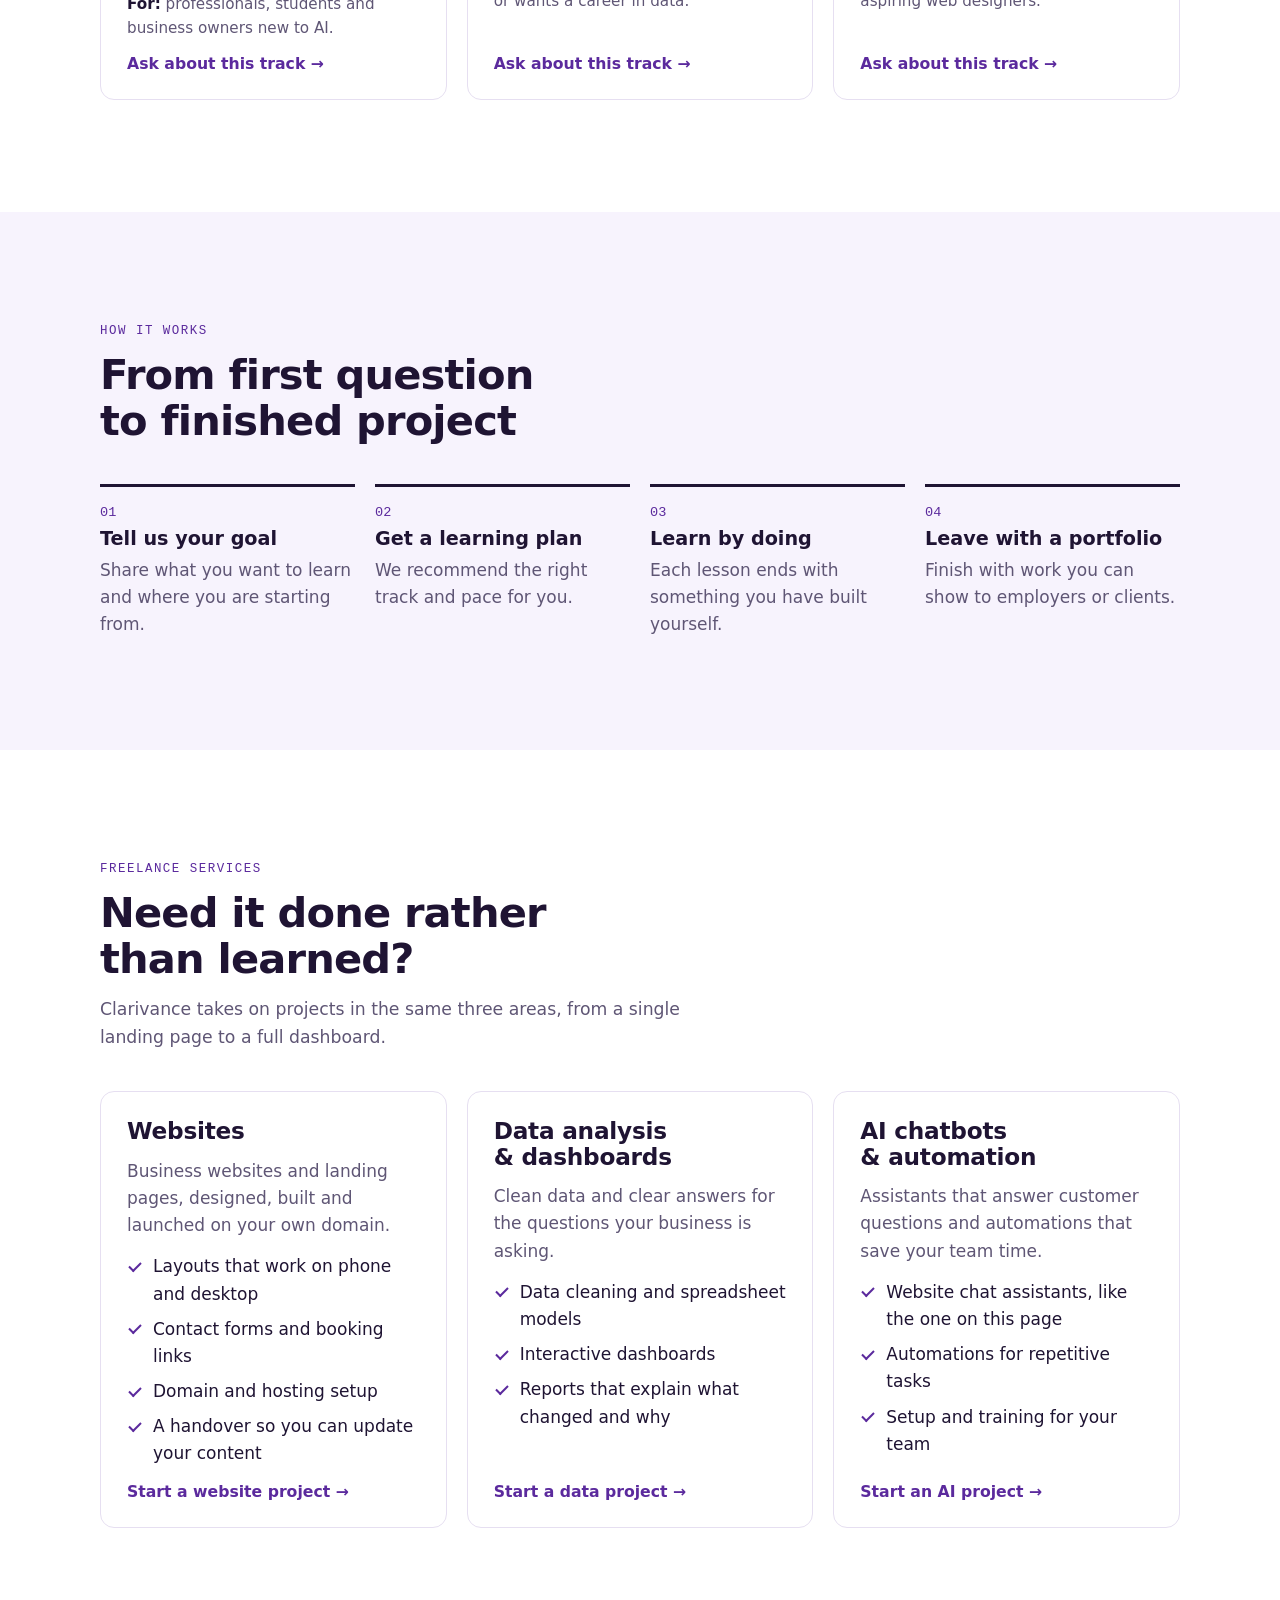
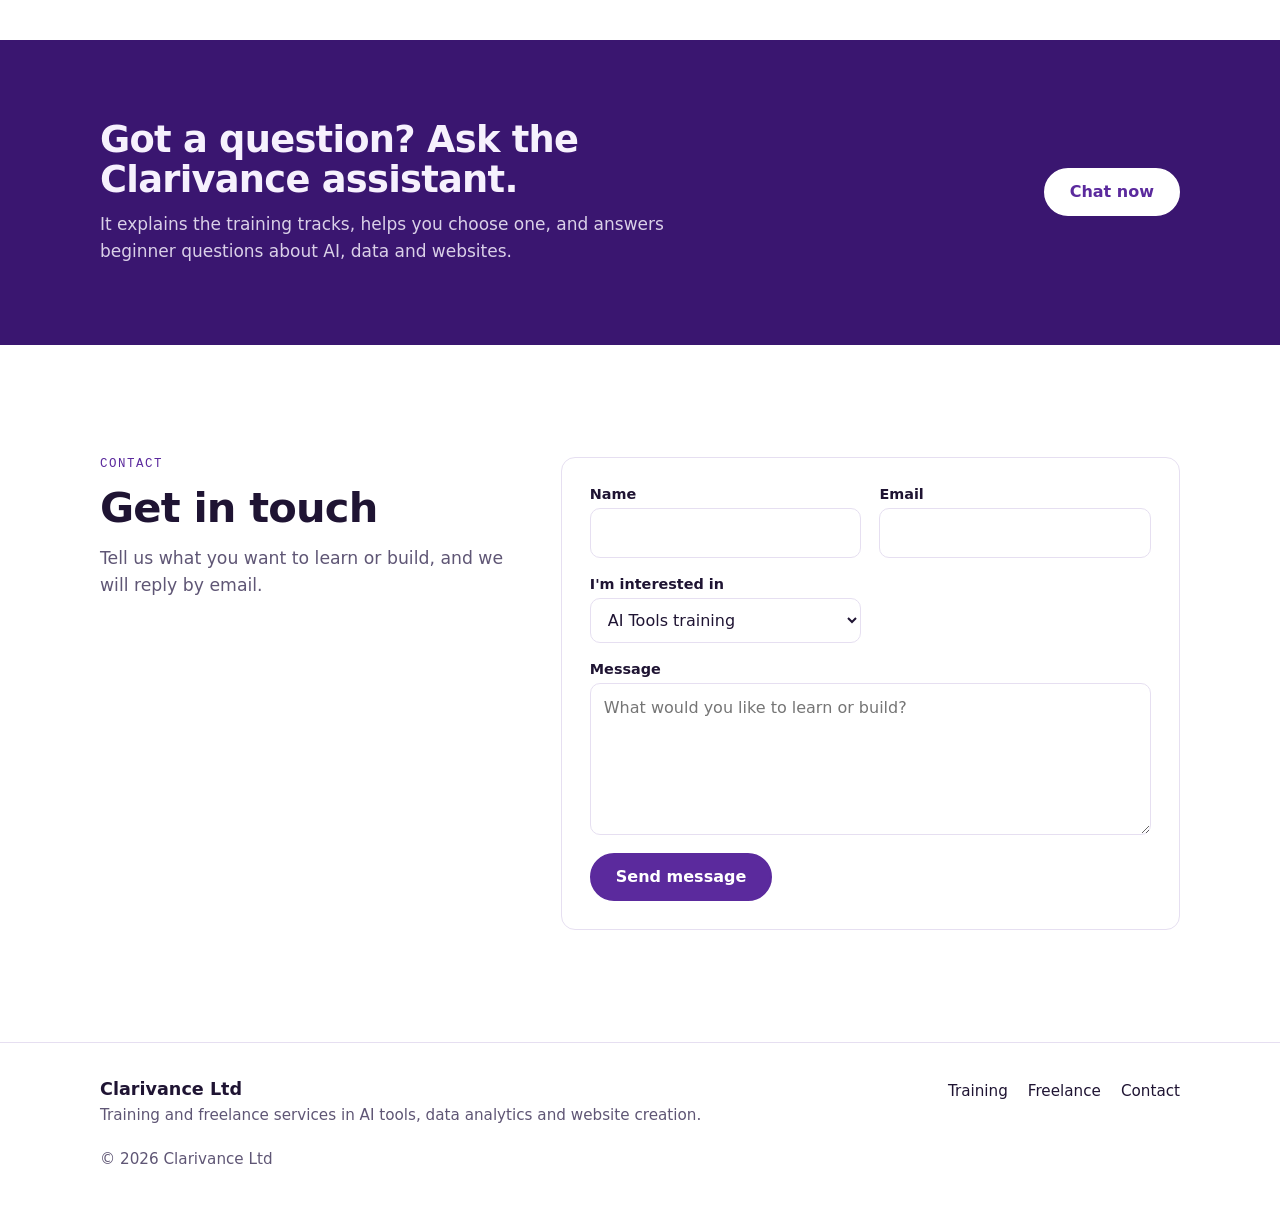
==== commit 773db6bf: "Restyle the website in the company colours, purple and white Swaps the teal and yellow palette for r" ====
--- a/website/public/index.html
+++ b/website/public/index.html
@@ -8,7 +8,9 @@
 <meta property="og:title" content="Clarivance Ltd">
 <meta property="og:description" content="Learn AI tools, data analytics and website creation, or hire Clarivance to do the work.">
 <meta property="og:type" content="website">
-<meta name="theme-color" content="#0b6b5d">
+<meta property="og:url" content="https://clarivanceltd.com/">
+<link rel="canonical" href="https://clarivanceltd.com/">
+<meta name="theme-color" content="#5b2a9d">
 <link rel="icon" href="assets/favicon.svg" type="image/svg+xml">
 <link rel="preconnect" href="https://fonts.googleapis.com">
 <link rel="preconnect" href="https://fonts.gstatic.com" crossorigin>
--- a/website/public/assets/styles.css
+++ b/website/public/assets/styles.css
@@ -1,39 +1,32 @@
 /* Clarivance Ltd
    Layout: single page, sticky header, alternating full-width bands with a centred 1120px column.
-   Look: classroom clarity. Deep teal ink with a highlighter-yellow accent marking the key words. */
+   Look: the company colours, purple and white. Royal purple for actions and headings' accents,
+   a lavender highlighter marking the key words, deep purple for the feature band.
+   Deliberately light-only so the white brand look holds on every device. */
 :root {
-  --paper: #f4f6f5;
+  --paper: #ffffff;
   --surface: #ffffff;
-  --alt: #e9efed;
-  --ink: #10201c;
-  --muted: #4f625d;
-  --line: #d3dcd9;
-  --brand: #0b6b5d;
+  --alt: #f7f3fd;
+  --ink: #1f1433;
+  --muted: #5f5675;
+  --line: #e6dff1;
+  --brand: #5b2a9d;
+  --brand-2: #a27ae6;
   --brand-ink: #ffffff;
-  --brand-soft: #d9ece7;
-  --marker: #ffd84d;
-  --marker-ink: #10201c;
-  --band: #0b3d36;
-  --band-ink: #eaf5f2;
+  --brand-soft: #efe6fb;
+  --marker: #e4d3fc;
+  --marker-ink: #2b1255;
+  --band: #3a1670;
+  --band-ink: #f6f1fd;
   --ok: #17784a;
-  --err: #a2361c;
-  --shadow: 0 1px 2px rgba(16, 32, 28, .06), 0 8px 24px rgba(16, 32, 28, .08);
+  --err: #b42318;
+  --shadow: 0 1px 2px rgba(43, 18, 85, .06), 0 8px 24px rgba(43, 18, 85, .10);
 
   --font-display: "Bricolage Grotesque", "Segoe UI", system-ui, sans-serif;
   --font-body: "Atkinson Hyperlegible", "Segoe UI", system-ui, sans-serif;
   --font-mono: "JetBrains Mono", ui-monospace, Menlo, Consolas, monospace;
   --radius: 14px;
   color-scheme: light;
-}
-@media (prefers-color-scheme: dark) {
-  :root {
-    --paper: #0c1513; --surface: #13201d; --alt: #101b18; --ink: #e3eeea; --muted: #97aba5;
-    --line: #243631; --brand: #43c2aa; --brand-ink: #03201b; --brand-soft: #173a33;
-    --marker: #e8c63e; --marker-ink: #10201c; --band: #0f2d28; --band-ink: #e3f2ee;
-    --ok: #5fd39a; --err: #ff9a7a;
-    --shadow: 0 1px 2px rgba(0, 0, 0, .3), 0 10px 28px rgba(0, 0, 0, .35);
-    color-scheme: dark;
-  }
 }
 
 *, *::before, *::after { box-sizing: border-box; }
@@ -70,7 +63,7 @@
 .btn:hover { transform: translateY(-1px); box-shadow: var(--shadow); }
 .btn-ghost { background: transparent; color: var(--ink); border-color: var(--ink); }
 .btn-small { padding: 9px 16px; font-size: .92rem; }
-.btn-invert { background: var(--marker); color: var(--marker-ink); border-color: var(--marker); }
+.btn-invert { background: var(--surface); color: var(--brand); border-color: var(--surface); }
 .btn:disabled { opacity: .55; cursor: default; transform: none; box-shadow: none; }
 .text-link { font: 700 .98rem var(--font-display); color: var(--brand); text-decoration: none; margin-top: auto; }
 .text-link::after { content: " \2192"; }
@@ -86,7 +79,7 @@
 .header-row { display: flex; align-items: center; gap: 16px; padding-block: 12px; }
 .logo { display: flex; align-items: center; gap: 10px; color: var(--ink); text-decoration: none; font: 800 1.3rem var(--font-display); letter-spacing: -.02em; margin-right: auto; }
 .logo svg { color: var(--brand); flex: none; }
-.logo-fill { fill: var(--marker); }
+.logo-fill { fill: var(--brand-2); }
 .nav { display: flex; align-items: center; gap: 22px; }
 .nav a { color: var(--ink); text-decoration: none; font: 500 .98rem var(--font-display); }
 .nav a:hover { color: var(--brand); }
@@ -124,7 +117,7 @@
 .bars rect { fill: var(--brand-soft); }
 .bars rect.hi { fill: var(--brand); }
 .bars .axis { stroke: var(--line); stroke-width: 2; }
-.bars .trend { fill: none; stroke: var(--marker); stroke-width: 3; stroke-linecap: round; stroke-linejoin: round; }
+.bars .trend { fill: none; stroke: var(--brand-2); stroke-width: 3; stroke-linecap: round; stroke-linejoin: round; }
 .tile-web { top: 150px; right: 0; width: 62%; overflow: hidden; }
 .browser-bar { display: flex; align-items: center; gap: 5px; padding: 8px 10px; border-bottom: 1px solid var(--line); background: var(--alt); }
 .browser-bar i { width: 8px; height: 8px; border-radius: 50%; background: var(--line); }
